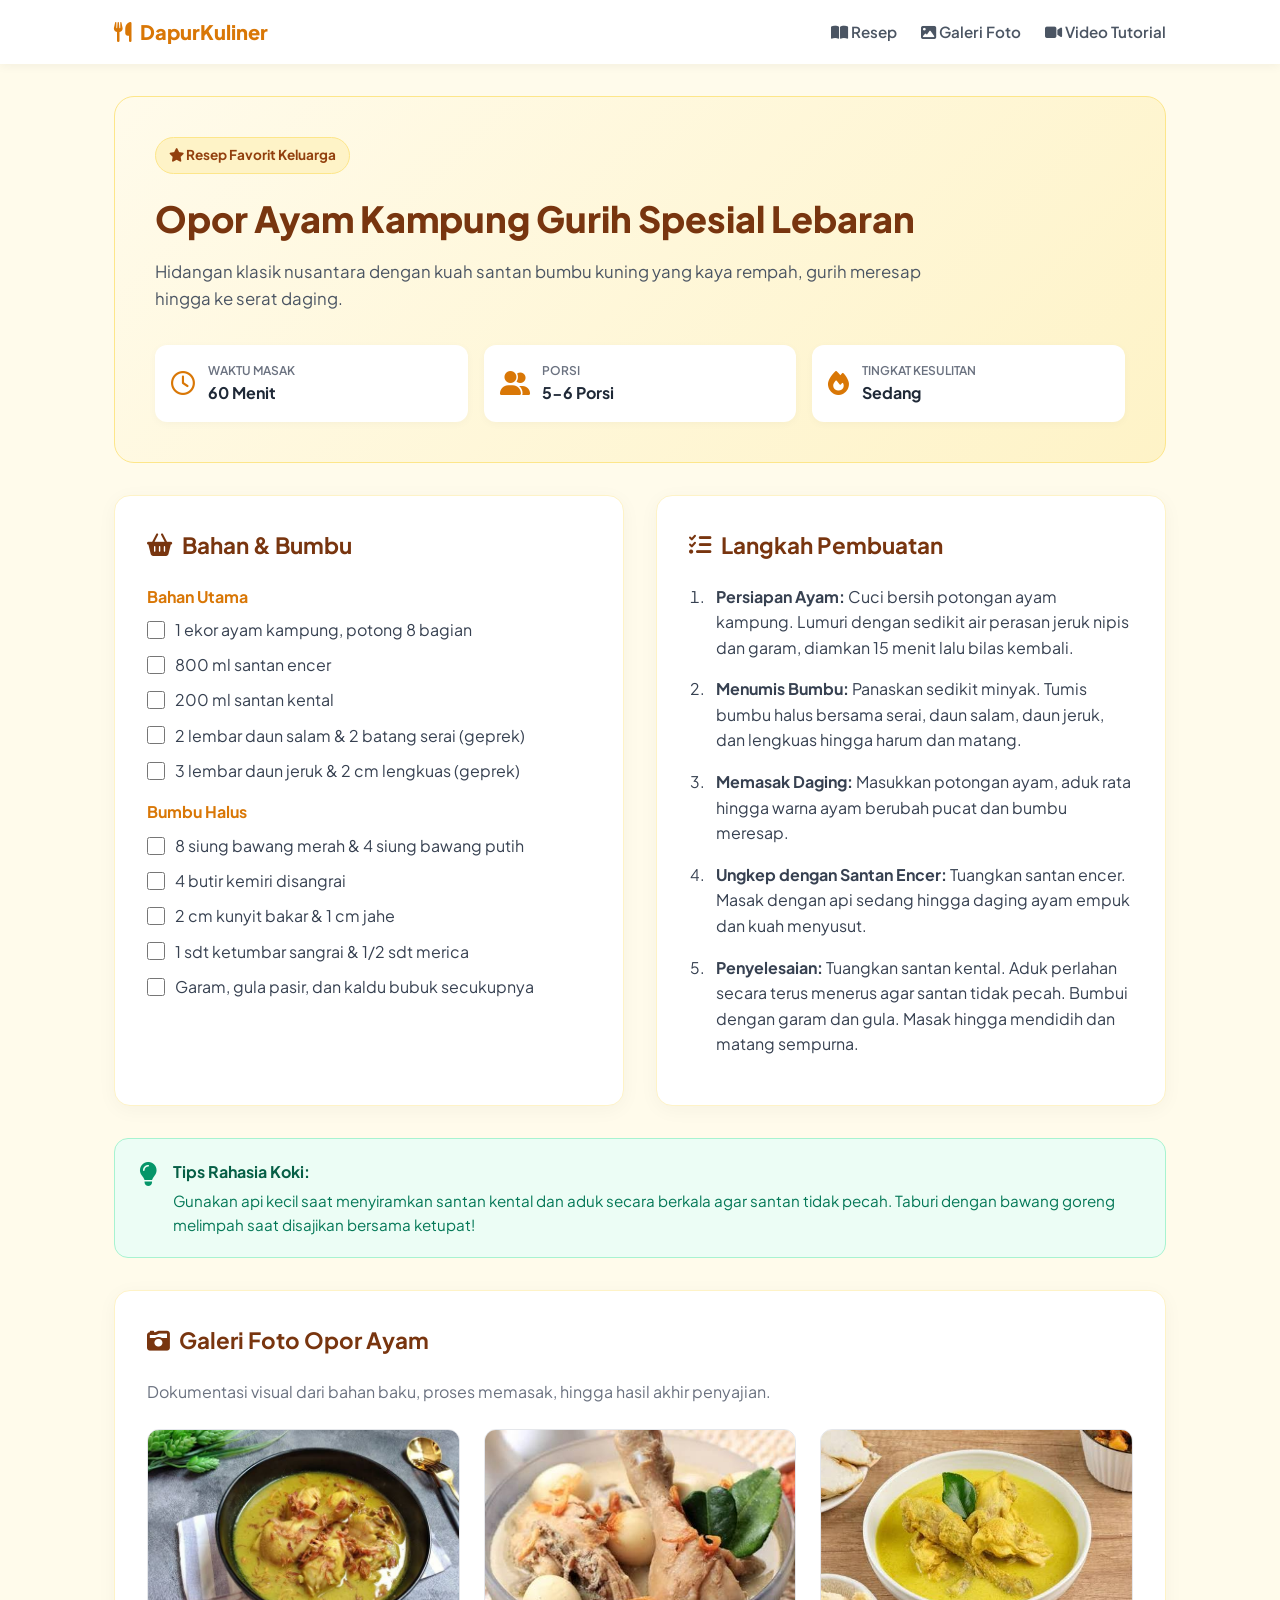
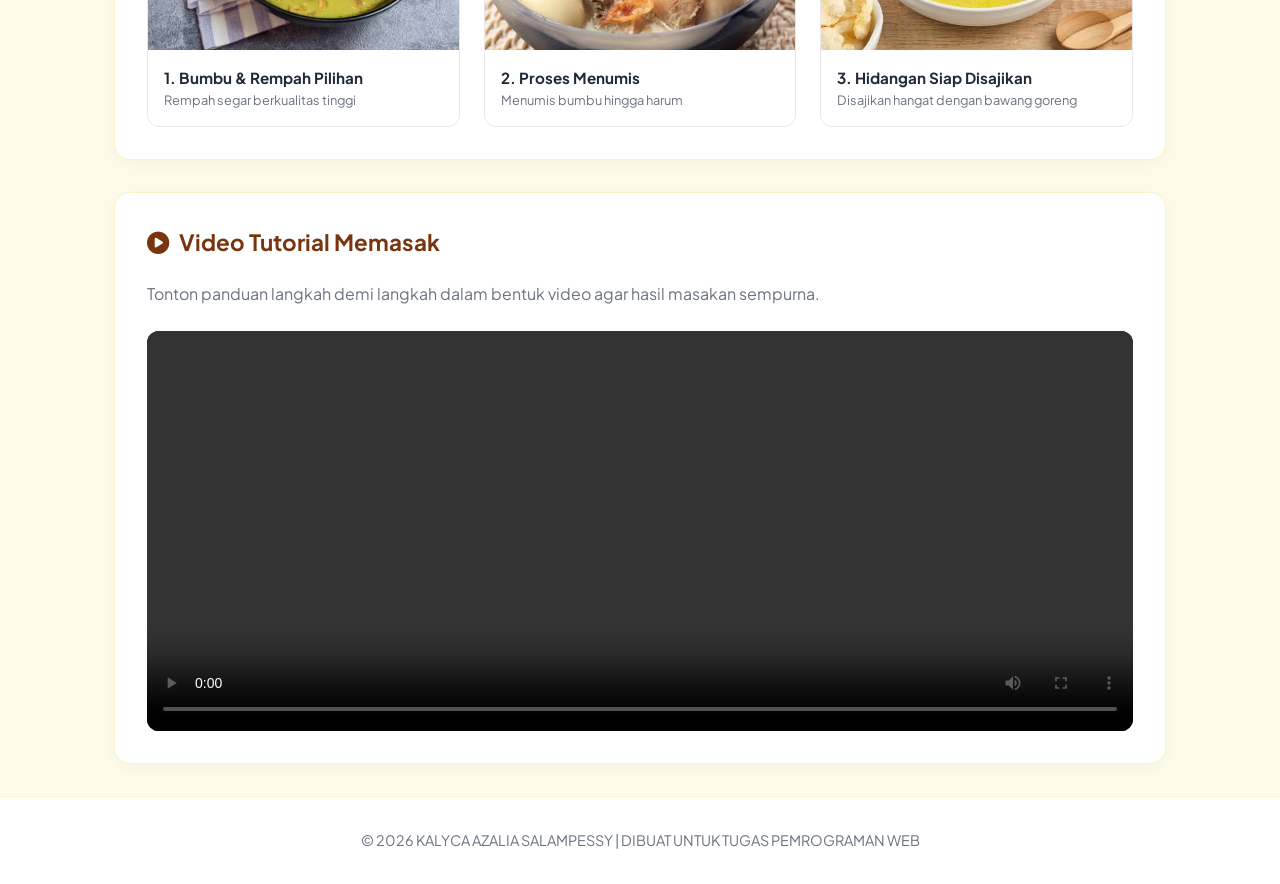
==== awal.html @ 9475f072 "TUGAS" ====
<!DOCTYPE html>
<html lang="id">
<head>
    <meta charset="UTF-8">
    <meta name="viewport" content="width=device-width, initial-scale=1.0">
    <title>Resep Opor Ayam Kampung Spesial Lebaran</title>
    <link rel="stylesheet" href="Percantik.css">
    <link rel="stylesheet" href="https://cdnjs.cloudflare.com/ajax/libs/font-awesome/6.4.0/css/all.min.css">
    <link href="https://fonts.googleapis.com/css2?family=Plus+Jakarta+Sans:wght@400;500;600;700;800&display=swap" rel="stylesheet">
    <style>
        /* CSS Tambahan Khusus Tampilan Media yang Aman & Rapi */
        .img-placeholder {
            width: 100%;
            height: 220px;
            background: linear-gradient(135deg, #fef3c7 0%, #fde68a 100%);
            display: flex;
            flex-direction: column;
            align-items: center;
            justify-content: center;
            color: #78350f;
            font-weight: 700;
            gap: 10px;
            border-bottom: 2px solid #fcd34d;
        }
        .img-placeholder i {
            font-size: 3rem;
            color: #d97706;
        }
        .video-placeholder {
            width: 100%;
            height: 280px;
            background: linear-gradient(135deg, #1f2937 0%, #111827 100%);
            display: flex;
            flex-direction: column;
            align-items: center;
            justify-content: center;
            color: #ffffff;
            gap: 12px;
            border-radius: 12px;
        }
        .video-placeholder i {
            font-size: 3.5rem;
            color: #d97706;
        }
    </style>
</head>
<body>

    <!-- NAVBAR DENGAN NAVIGASI SCROLL HALUS -->
    <nav class="navbar">
        <div class="nav-container">
            <a href="#" class="logo">
                <i class="fa-solid fa-utensils"></i>
                <span>DapurKuliner</span>
            </a>
            <div class="nav-links">
                <a href="#resep"><i class="fa-solid fa-book-open"></i> Resep</a>
                <a href="#galeri-foto"><i class="fa-solid fa-image"></i> Galeri Foto</a>
                <a href="#galeri-video"><i class="fa-solid fa-video"></i> Video Tutorial</a>
            </div>
        </div>
    </nav>

    <main class="main-container">
        
        <!-- HERO / HEADER -->
        <header class="hero-card">
            <span class="badge"><i class="fa-solid fa-star"></i> Resep Favorit Keluarga</span>
            <h1 class="hero-title">Opor Ayam Kampung Gurih Spesial Lebaran</h1>
            <p class="hero-subtitle">Hidangan klasik nusantara dengan kuah santan bumbu kuning yang kaya rempah, gurih meresap hingga ke serat daging.</p>
            
            <div class="recipe-meta">
                <div class="meta-item">
                    <i class="fa-regular fa-clock"></i>
                    <div>
                        <span class="meta-label">Waktu Masak</span>
                        <span class="meta-val">60 Menit</span>
                    </div>
                </div>
                <div class="meta-item">
                    <i class="fa-solid fa-user-group"></i>
                    <div>
                        <span class="meta-label">Porsi</span>
                        <span class="meta-val">5-6 Porsi</span>
                    </div>
                </div>
                <div class="meta-item">
                    <i class="fa-solid fa-fire"></i>
                    <div>
                        <span class="meta-label">Tingkat Kesulitan</span>
                        <span class="meta-val">Sedang</span>
                    </div>
                </div>
            </div>
        </header>

        <!-- BAGIAN KONTEN / RESEP (ID: resep) -->
        <div id="resep" class="content-grid">
            <section class="card">
                <h2 class="section-title">
                    <i class="fa-solid fa-basket-shopping"></i>
                    Bahan & Bumbu
                </h2>
                
                <h3 class="ingredient-subtitle">Bahan Utama</h3>
                <ul class="checklist">
                    <li><input type="checkbox" id="b1"><label for="b1">1 ekor ayam kampung, potong 8 bagian</label></li>
                    <li><input type="checkbox" id="b2"><label for="b2">800 ml santan encer</label></li>
                    <li><input type="checkbox" id="b3"><label for="b3">200 ml santan kental</label></li>
                    <li><input type="checkbox" id="b4"><label for="b4">2 lembar daun salam & 2 batang serai (geprek)</label></li>
                    <li><input type="checkbox" id="b5"><label for="b5">3 lembar daun jeruk & 2 cm lengkuas (geprek)</label></li>
                </ul>

                <h3 class="ingredient-subtitle">Bumbu Halus</h3>
                <ul class="checklist">
                    <li><input type="checkbox" id="bh1"><label for="bh1">8 siung bawang merah & 4 siung bawang putih</label></li>
                    <li><input type="checkbox" id="bh2"><label for="bh2">4 butir kemiri disangrai</label></li>
                    <li><input type="checkbox" id="bh3"><label for="bh3">2 cm kunyit bakar & 1 cm jahe</label></li>
                    <li><input type="checkbox" id="bh4"><label for="bh4">1 sdt ketumbar sangrai & 1/2 sdt merica</label></li>
                    <li><input type="checkbox" id="bh5"><label for="bh5">Garam, gula pasir, dan kaldu bubuk secukupnya</label></li>
                </ul>
            </section>

            <section class="card">
                <h2 class="section-title">
                    <i class="fa-solid fa-list-check"></i>
                    Langkah Pembuatan
                </h2>
                <ol class="steps-list">
                    <li><strong>Persiapan Ayam:</strong> Cuci bersih potongan ayam kampung. Lumuri dengan sedikit air perasan jeruk nipis dan garam, diamkan 15 menit lalu bilas kembali.</li>
                    <li><strong>Menumis Bumbu:</strong> Panaskan sedikit minyak. Tumis bumbu halus bersama serai, daun salam, daun jeruk, dan lengkuas hingga harum dan matang.</li>
                    <li><strong>Memasak Daging:</strong> Masukkan potongan ayam, aduk rata hingga warna ayam berubah pucat dan bumbu meresap.</li>
                    <li><strong>Ungkep dengan Santan Encer:</strong> Tuangkan santan encer. Masak dengan api sedang hingga daging ayam empuk dan kuah menyusut.</li>
                    <li><strong>Penyelesaian:</strong> Tuangkan santan kental. Aduk perlahan secara terus menerus agar santan tidak pecah. Bumbui dengan garam dan gula. Masak hingga mendidih dan matang sempurna.</li>
                </ol>
            </section>
        </div>

        <div class="tip-box">
            <i class="fa-solid fa-lightbulb tip-icon"></i>
            <div class="tip-text">
                <h3>Tips Rahasia Koki:</h3>
                <p>Gunakan api kecil saat menyiramkan santan kental dan aduk secara berkala agar santan tidak pecah. Taburi dengan bawang goreng melimpah saat disajikan bersama ketupat!</p>
            </div>
        </div>

        <!-- BAGIAN GALERI FOTO (ID: galeri-foto) -->
        <!-- BAGIAN GALERI FOTO (ID: galeri-foto) -->
        <section id="galeri-foto" class="card media-section">
            <h2 class="section-title">
                <i class="fa-solid fa-camera-retro"></i>
                Galeri Foto Opor Ayam
            </h2>
            <p class="section-desc">Dokumentasi visual dari bahan baku, proses memasak, hingga hasil akhir penyajian.</p>
            
            <div class="photo-grid">
                <div class="photo-card">
                    <!-- Ganti baris di bawah ini dengan gambar1.jpg -->
                    <img src="gambar1.jpg" alt="Bumbu Rempah Opor" style="width:100%!important; height:220px!important; object-fit:cover!important; display:block!important;">
                    <div class="photo-caption">
                        <span class="photo-title">1. Bumbu & Rempah Pilihan</span>
                        <span class="photo-sub">Rempah segar berkualitas tinggi</span>
                    </div>
                </div>

                <div class="photo-card">
                    <!-- Ganti baris di bawah ini dengan gambar2.jpg -->
                    <img src="gambar2.jpg" alt="Proses Menumis Bumbu" style="width:100%!important; height:220px!important; object-fit:cover!important; display:block!important;">
                    <div class="photo-caption">
                        <span class="photo-title">2. Proses Menumis</span>
                        <span class="photo-sub">Menumis bumbu hingga harum</span>
                    </div>
                </div>

                <div class="photo-card">
                    <!-- Ganti baris di bawah ini dengan gambar3.jpg -->
                    <img src="gambar3.jpg" alt="Penyajian Opor Ayam Spesial" style="width:100%!important; height:220px!important; object-fit:cover!important; display:block!important;">
                    <div class="photo-caption">
                        <span class="photo-title">3. Hidangan Siap Disajikan</span>
                        <span class="photo-sub">Disajikan hangat dengan bawang goreng</span>
                    </div>
                </div>
            </div>
        </section>

        <!-- BAGIAN VIDEO TUTORIAL (ID: galeri-video) -->
        <section id="galeri-video" class="card media-section">
            <h2 class="section-title">
                <i class="fa-solid fa-circle-play"></i>
                Video Tutorial Memasak
            </h2>
            <p class="section-desc">Tonton panduan langkah demi langkah dalam bentuk video agar hasil masakan sempurna.</p>
            
            <!-- Ganti bagian di bawah ini dengan video Anda -->
            <div class="video-container" style="width:100%!important; background:#000!important; border-radius:12px!important; overflow:hidden!important;">
                <video controls style="width:100%!important; height:auto!important; display:block!important;">
                    <source src="vidio masak opor ayam.mp4" type="video/mp4">
                    Browser Anda tidak mendukung pemutaran video.
                </video>
            </div>
        </section>
    </main>

    <footer class="footer">
        <p>&copy; 2026 KALYCA AZALIA SALAMPESSY | DIBUAT UNTUK TUGAS PEMROGRAMAN WEB</p>
    </footer>

</body>
</html>
---- Percantik.css ----
/* =========================================
   RESET & DASAR
========================================= */
* {
    margin: 0;
    padding: 0;
    box-sizing: border-box;
}

:root {
    --primary-color: #d97706;
    --primary-hover: #b45309;
    --bg-color: #fffbeb;
    --text-color: #374151;
    --heading-color: #78350f;
    --card-bg: #ffffff;
    --border-color: #fef3c7;
}

body {
    font-family: 'Plus Jakarta Sans', sans-serif;
    background-color: var(--bg-color);
    color: var(--text-color);
    line-height: 1.6;
}

/* =========================================
   NAVBAR
========================================= */
.navbar {
    background-color: var(--card-bg);
    box-shadow: 0 2px 10px rgba(0, 0, 0, 0.05);
    position: sticky;
    top: 0;
    z-index: 100;
}

.nav-container {
    max-width: 1100px;
    margin: 0 auto;
    padding: 1rem 1.5rem;
    display: flex;
    justify-content: space-between;
    align-items: center;
}

.logo {
    display: flex;
    align-items: center;
    gap: 0.5rem;
    font-size: 1.25rem;
    font-weight: 800;
    color: var(--primary-color);
    text-decoration: none;
}

.nav-links {
    display: flex;
    gap: 1.5rem;
}

.nav-links a {
    text-decoration: none;
    color: #4b5563;
    font-weight: 600;
    font-size: 0.95rem;
    transition: color 0.2s ease;
}

.nav-links a:hover {
    color: var(--primary-color);
}

/* =========================================
   LAYOUT & CONTAINER
========================================= */
.main-container {
    max-width: 1100px;
    margin: 2rem auto;
    padding: 0 1.5rem;
}

.card {
    background: var(--card-bg);
    border-radius: 16px;
    padding: 2rem;
    margin-bottom: 2rem;
    box-shadow: 0 4px 20px rgba(0, 0, 0, 0.04);
    border: 1px solid var(--border-color);
}

/* =========================================
   HERO / HEADER
========================================= */
.hero-card {
    background: linear-gradient(135deg, #fffbeb 0%, #fef3c7 100%);
    border: 1px solid #fde68a;
    border-radius: 20px;
    padding: 2.5rem;
    margin-bottom: 2rem;
}

.badge {
    display: inline-block;
    background-color: #fef3c7;
    color: #92400e;
    font-size: 0.85rem;
    font-weight: 700;
    padding: 0.4rem 0.8rem;
    border-radius: 50px;
    margin-bottom: 1rem;
    border: 1px solid #fde68a;
}

.hero-title {
    font-size: 2.25rem;
    color: var(--heading-color);
    margin-bottom: 0.75rem;
    font-weight: 800;
}

.hero-subtitle {
    color: #4b5563;
    font-size: 1.05rem;
    margin-bottom: 2rem;
    max-width: 800px;
}

.recipe-meta {
    display: grid;
    grid-template-columns: repeat(auto-fit, minmax(180px, 1fr));
    gap: 1rem;
}

.meta-item {
    background: var(--card-bg);
    padding: 1rem;
    border-radius: 12px;
    display: flex;
    align-items: center;
    gap: 0.8rem;
    box-shadow: 0 2px 8px rgba(0, 0, 0, 0.03);
}

.meta-item i {
    font-size: 1.5rem;
    color: var(--primary-color);
}

.meta-label {
    display: block;
    font-size: 0.75rem;
    color: #6b7280;
    text-transform: uppercase;
    font-weight: 600;
}

.meta-val {
    font-weight: 700;
    color: #1f2937;
}

/* =========================================
   KONTEN GRID (BAHAN & LANGKAH)
========================================= */
.content-grid {
    display: grid;
    grid-template-columns: 1fr 1fr;
    gap: 2rem;
}

.section-title {
    color: var(--heading-color);
    font-size: 1.4rem;
    margin-bottom: 1.25rem;
    display: flex;
    align-items: center;
    gap: 0.6rem;
}

.section-desc {
    color: #6b7280;
    margin-bottom: 1.5rem;
}

.ingredient-subtitle {
    font-size: 1rem;
    color: var(--primary-color);
    margin: 1rem 0 0.5rem 0;
}

.checklist {
    list-style: none;
}

.checklist li {
    display: flex;
    align-items: center;
    gap: 0.6rem;
    margin-bottom: 0.6rem;
}

.checklist input[type="checkbox"] {
    width: 18px;
    height: 18px;
    accent-color: var(--primary-color);
    cursor: pointer;
}

.steps-list {
    padding-left: 1.2rem;
}

.steps-list li {
    margin-bottom: 1rem;
    padding-left: 0.5rem;
}

/* =========================================
   TIPS BOX
========================================= */
.tip-box {
    background-color: #ecfdf5;
    border: 1px solid #a7f3d0;
    border-radius: 14px;
    padding: 1.25rem 1.5rem;
    display: flex;
    gap: 1rem;
    margin-bottom: 2rem;
}

.tip-icon {
    font-size: 1.5rem;
    color: #059669;
    margin-top: 0.2rem;
}

.tip-text h3 {
    color: #065f46;
    font-size: 1rem;
    margin-bottom: 0.25rem;
}

.tip-text p {
    color: #047857;
    font-size: 0.95rem;
}

/* =========================================
   GALERI FOTO & VIDEO (PASTI MUNCUL)
========================================= */
.photo-grid {
    display: grid;
    grid-template-columns: repeat(auto-fit, minmax(280px, 1fr));
    gap: 1.5rem;
}

.photo-card {
    background: #ffffff !important;
    border: 1px solid #e5e7eb !important;
    border-radius: 12px !important;
    overflow: hidden !important;
    display: block !important;
    transition: transform 0.3s ease, box-shadow 0.3s ease;
}

.photo-card:hover {
    transform: translateY(-5px);
    box-shadow: 0 10px 25px rgba(0, 0, 0, 0.1);
}

.photo-card img {
    width: 100% !important;
    height: 220px !important;
    object-fit: cover !important;
    display: block !important;
    visibility: visible !important;
    opacity: 1 !important;
}

.photo-caption {
    padding: 1rem;
}

.photo-title {
    display: block;
    font-weight: 700;
    color: #1f2937;
    font-size: 0.95rem;
}

.photo-sub {
    display: block;
    font-size: 0.8rem;
    color: #6b7280;
}

.video-container {
    width: 100% !important;
    background: #000 !important;
    border-radius: 12px !important;
    overflow: hidden !important;
    display: block !important;
}

.video-container video {
    width: 100% !important;
    height: auto !important;
    max-height: 400px !important;
    display: block !important;
    visibility: visible !important;
    opacity: 1 !important;
}

/* =========================================
   FOOTER & RESPONSIF
========================================= */
.footer {
    text-align: center;
    padding: 2rem;
    background-color: var(--card-bg);
    border-top: 1px solid var(--border-color);
    color: #6b7280;
    font-size: 0.9rem;
}

@media (max-width: 768px) {
    .content-grid {
        grid-template-columns: 1fr;
    }

    .hero-title {
        font-size: 1.75rem;
    }

    .nav-container {
        flex-direction: column;
        gap: 1rem;
    }
}
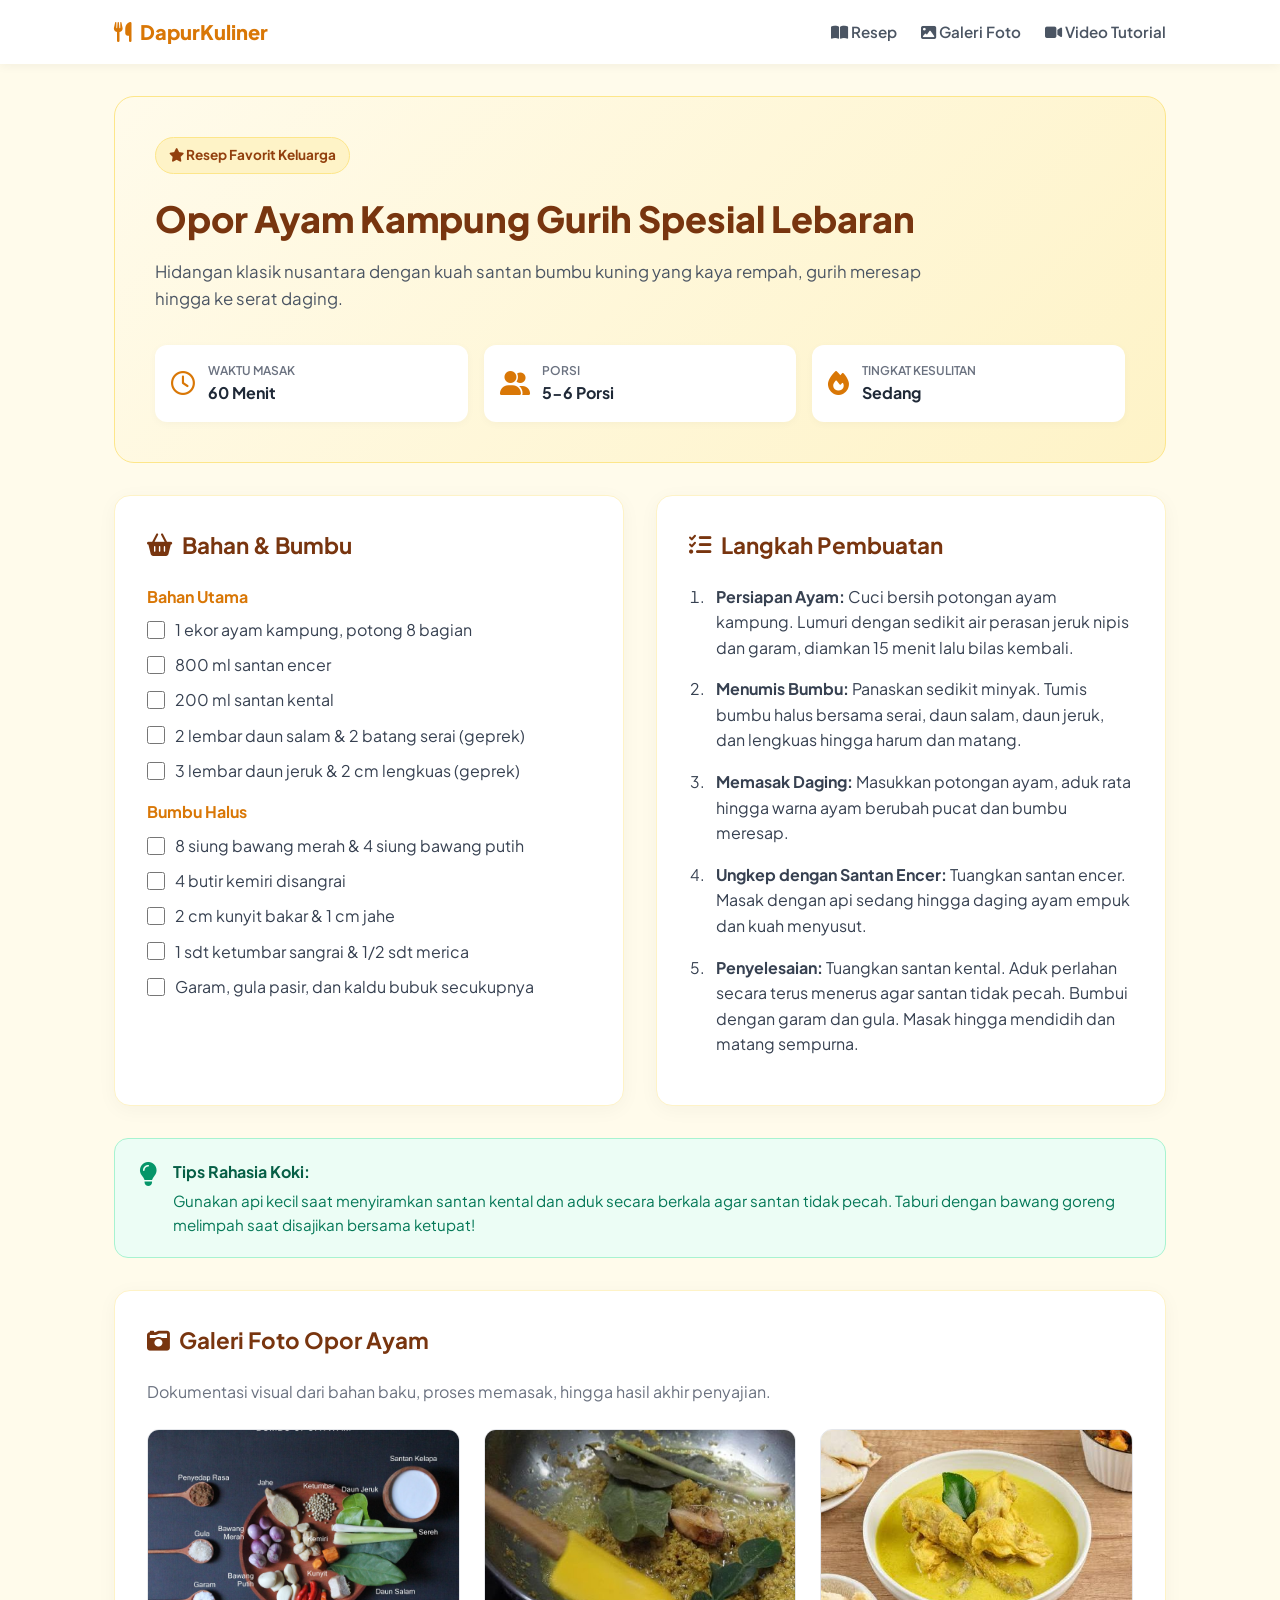
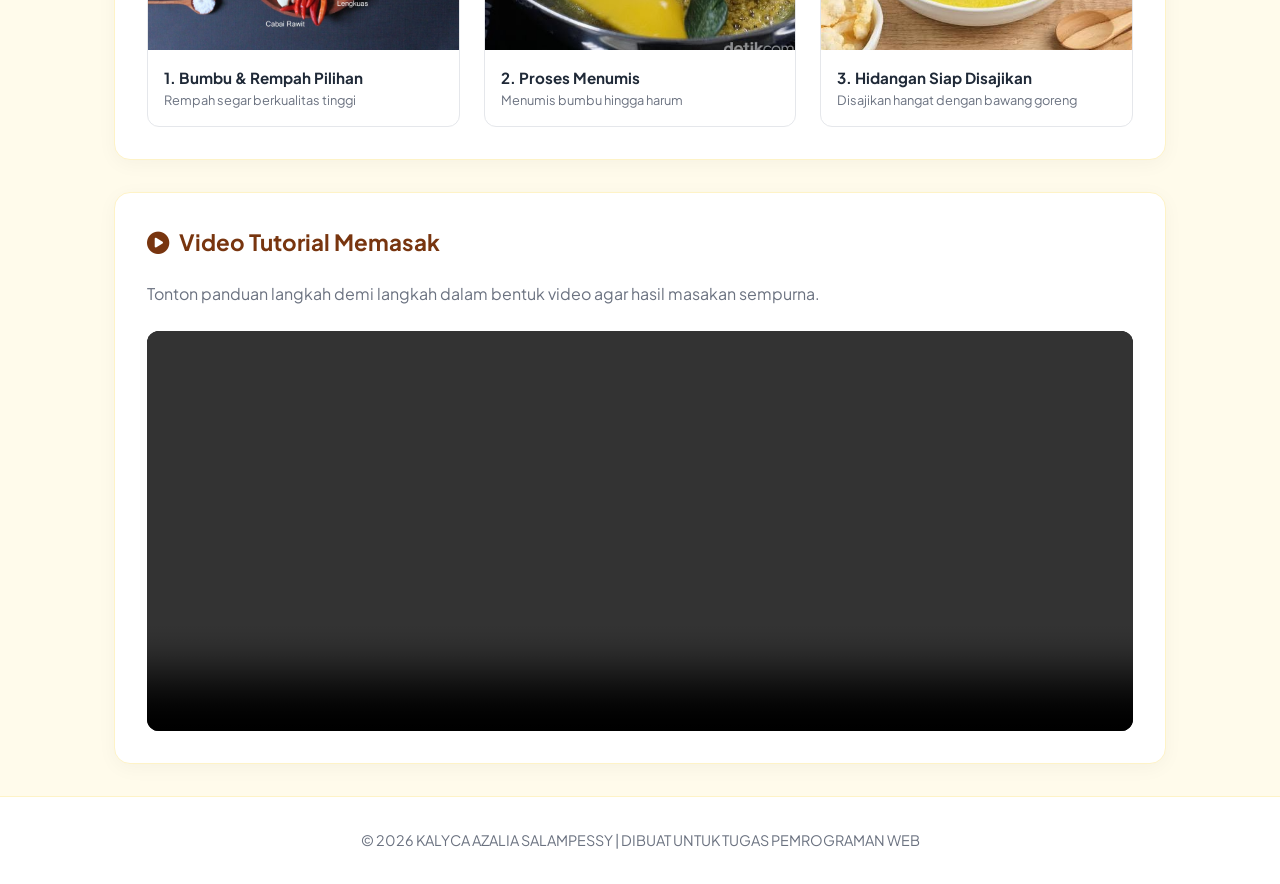
==== commit c08b53dc: "Add files via upload" ====
--- a/awal.html
+++ b/awal.html
@@ -156,7 +156,7 @@
             <div class="photo-grid">
                 <div class="photo-card">
                     <!-- Ganti baris di bawah ini dengan gambar1.jpg -->
-                    <img src="gambar1.jpg" alt="Bumbu Rempah Opor" style="width:100%!important; height:220px!important; object-fit:cover!important; display:block!important;">
+                    <img src="siapkan.jpeg" alt="Bumbu Rempah Opor" style="width:100%!important; height:220px!important; object-fit:cover!important; display:block!important;">
                     <div class="photo-caption">
                         <span class="photo-title">1. Bumbu & Rempah Pilihan</span>
                         <span class="photo-sub">Rempah segar berkualitas tinggi</span>
@@ -165,7 +165,7 @@
 
                 <div class="photo-card">
                     <!-- Ganti baris di bawah ini dengan gambar2.jpg -->
-                    <img src="gambar2.jpg" alt="Proses Menumis Bumbu" style="width:100%!important; height:220px!important; object-fit:cover!important; display:block!important;">
+                    <img src="osengbumbu.jpeg" alt="Proses Menumis Bumbu" style="width:100%!important; height:220px!important; object-fit:cover!important; display:block!important;">
                     <div class="photo-caption">
                         <span class="photo-title">2. Proses Menumis</span>
                         <span class="photo-sub">Menumis bumbu hingga harum</span>
